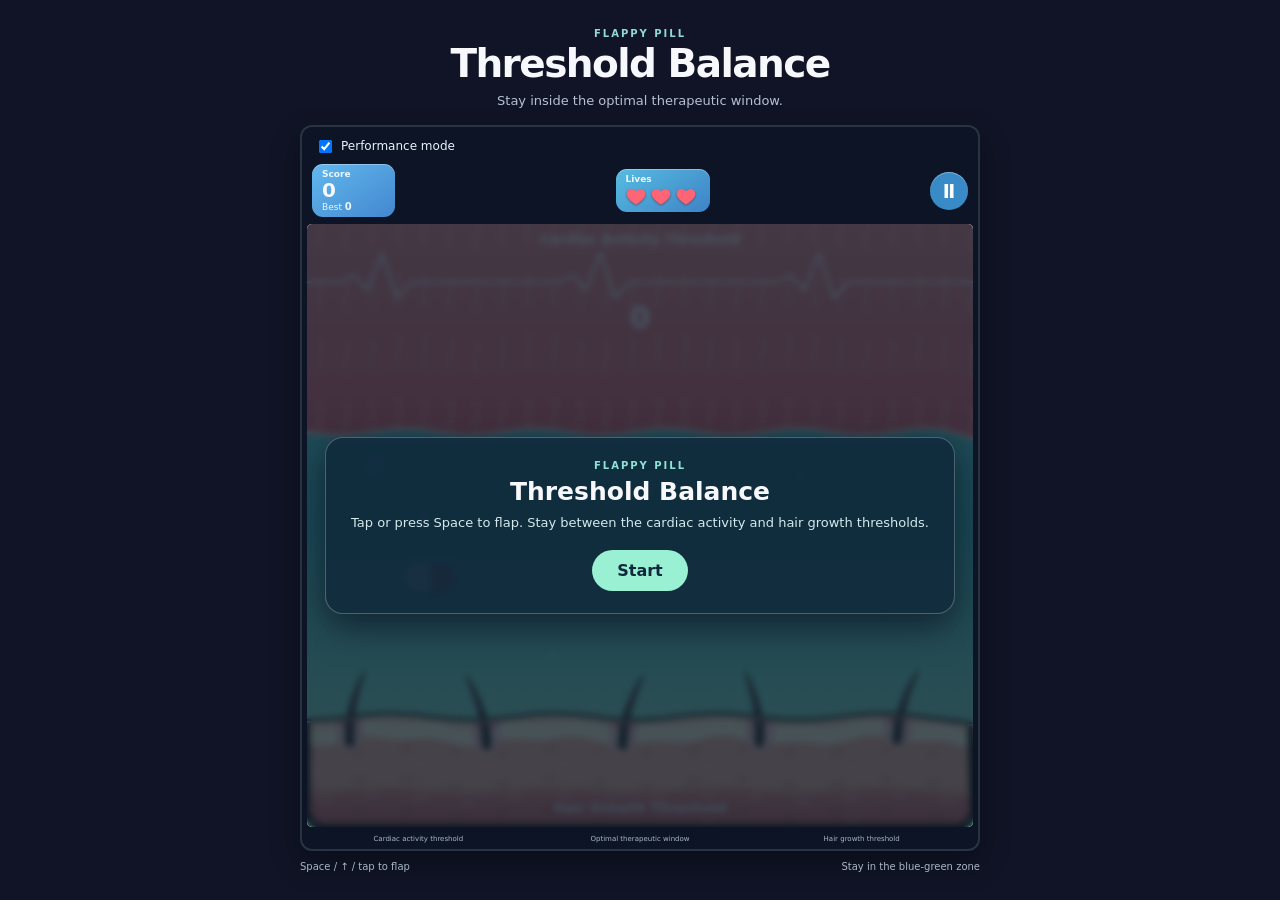
==== Threshold Game File.html @ 6ddb08ac "Add files via upload" ====
<!doctype html>
<html lang="en">
<head>
  <meta charset="UTF-8">
  <meta name="viewport" content="width=device-width, initial-scale=1.0">
  <title>Threshold Balance — Flappy Pill</title>
  <link rel="stylesheet" href="style.css">
</head>
<body>
  <main class="app">
    <header class="page-heading">
      <p class="eyebrow">Flappy Pill</p>
      <h1>Threshold Balance</h1>
      <p>Stay inside the optimal therapeutic window.</p>
    </header>

    <section class="device">
      <div class="settings-bar"><label><input id="detail-control" type="checkbox" checked> Performance mode</label></div>
      <div class="game-topbar">
        <div class="score-card">
          <span>Score</span>
          <strong id="score">0</strong>
          <small>Best <b id="best">0</b></small>
        </div>
        <div class="lives-card">
          <span>Lives</span>
          <strong id="lives" aria-label="3 lives"></strong>
        </div>
        <button id="pause-button" class="pause-button" aria-label="Pause game">Ⅱ</button>
      </div>

      <div class="playfield">
        <canvas id="game" width="640" height="580" aria-label="Threshold Balance game area"></canvas>
        <div class="overlay" id="overlay">
          <div class="overlay-panel">
            <p class="overlay-kicker">FLAPPY PILL</p>
            <h2 id="overlay-title">Threshold Balance</h2>
            <p id="overlay-copy">Tap or press Space to flap. Stay between the cardiac activity and hair growth thresholds.</p>
            <button id="start-button">Start</button>
          </div>
        </div>
        <div class="paused-tag" id="paused-tag">PAUSED</div>
      </div>
      <div class="device-caption">
        <span>Cardiac activity threshold</span>
        <span>Optimal therapeutic window</span>
        <span>Hair growth threshold</span>
      </div>
    </section>
    <footer>
      <span>Space / ↑ / tap to flap</span>
      <span>Stay in the blue-green zone</span>
    </footer>
  </main>
  <script src="game.js"></script>
</body>
</html>
---- style.css ----
* { box-sizing: border-box; }
:root {
  font-family: Inter, ui-sans-serif, system-ui, -apple-system, BlinkMacSystemFont, "Segoe UI", sans-serif;
  color: #f7f8fb;
  background: #101426;
}
body { margin: 0; min-height: 100vh; display: grid; place-items: center; padding: 22px 14px; }
.app { width: min(100%, 700px); }
.page-heading { text-align: center; margin: 0 0 17px; }
.eyebrow { color: #91d9d2; text-transform: uppercase; letter-spacing: .2em; font-weight: 800; font-size: 10px; margin: 0 0 5px; }
h1 { font-size: clamp(29px, 7vw, 39px); line-height: 1.05; margin: 0; letter-spacing: -.04em; }
.page-heading p:last-child { color: #b7c1d0; font-size: 13px; margin: 8px 0 0; }
.device { width: min(100%, 680px); margin: auto; border: 2px solid #293344; border-radius: 12px; padding: 5px; background: #0c1425; box-shadow: 0 12px 30px #0005; }
.game-topbar { height: 60px; display: flex; align-items: center; justify-content: space-between; gap: 8px; padding: 2px 5px 8px; }
.score-card, .lives-card { background: linear-gradient(145deg, #62b8ed, #4387d0); border-radius: 11px; padding: 5px 10px; min-width: 83px; box-shadow: inset 0 1px 0 #ffffff55; }
.score-card span, .lives-card span { display: block; font-size: 9px; font-weight: 700; color: #eaf7ff; }
.score-card strong { display: inline-block; font-size: 20px; line-height: 1.1; }
.score-card small { display: block; font-size: 9px; color: #eaf7ff; }
.score-card small b { font-size: 10px; }
.lives-card { background: linear-gradient(145deg, #56bce0, #3e83c7); min-width: 94px; }
.lives-card strong { display: flex; align-items: center; gap: 5px; height: 23px; }
.heart { width: 20px; height: 20px; flex: none; display: block; filter: drop-shadow(0 1px 1px #7d2635aa); }
.pause-button { border: 0; width: 38px; height: 38px; border-radius: 50%; background: #398bc8; color: white; font-size: 19px; font-weight: 900; cursor: pointer; box-shadow: inset 0 1px 0 #ffffff55; }
.playfield { position: relative; overflow: hidden; border-radius: 5px; background: #64d7d2; }
canvas { display: block; width: 100%; height: auto; touch-action: manipulation; }
.overlay { position: absolute; inset: 0; display: grid; place-items: center; padding: 18px; background: #071b2bbd; backdrop-filter: blur(3px); }
.overlay.hidden { display: none; }
.overlay-panel { width: 100%; text-align: center; background: #10283bd9; border: 1px solid #ffffff40; border-radius: 18px; padding: 22px 17px; box-shadow: 0 12px 35px #0018; }
.overlay-kicker { color: #8fe2d6; font-size: 10px; font-weight: 900; letter-spacing: .2em; margin: 0 0 7px; }
.overlay h2 { font-size: 25px; line-height: 1.1; margin: 0 0 9px; }
.overlay p:not(.overlay-kicker) { color: #d5e9ed; font-size: 13px; line-height: 1.45; margin: 0 0 17px; }
button { font: inherit; }
#start-button { border: 0; border-radius: 999px; padding: 11px 25px; color: #10283b; background: #9af0d2; font-weight: 900; cursor: pointer; }
#start-button:hover { background: #c0ffe8; }
.paused-tag { display: none; position: absolute; top: 50%; left: 50%; transform: translate(-50%,-50%); border-radius: 99px; padding: 8px 16px; color: white; background: #122b43d9; font-weight: 900; letter-spacing: .14em; }
.paused-tag.visible { display: block; }
.device-caption { display: flex; justify-content: space-between; gap: 3px; padding: 8px 2px 1px; color: #aab7c6; font-size: 7px; text-align: center; }
.device-caption span { flex: 1; }
footer { width: min(100%, 680px); margin: 10px auto 0; display: flex; justify-content: space-between; gap: 8px; color: #aab7c6; font-size: 10px; }

.settings-bar {display:flex;justify-content:space-between;align-items:center;gap:8px;flex-wrap:wrap;padding:5px 8px 8px;font-size:12px;color:#e6f5fb;}
.settings-bar label {display:flex;align-items:center;gap:6px;}
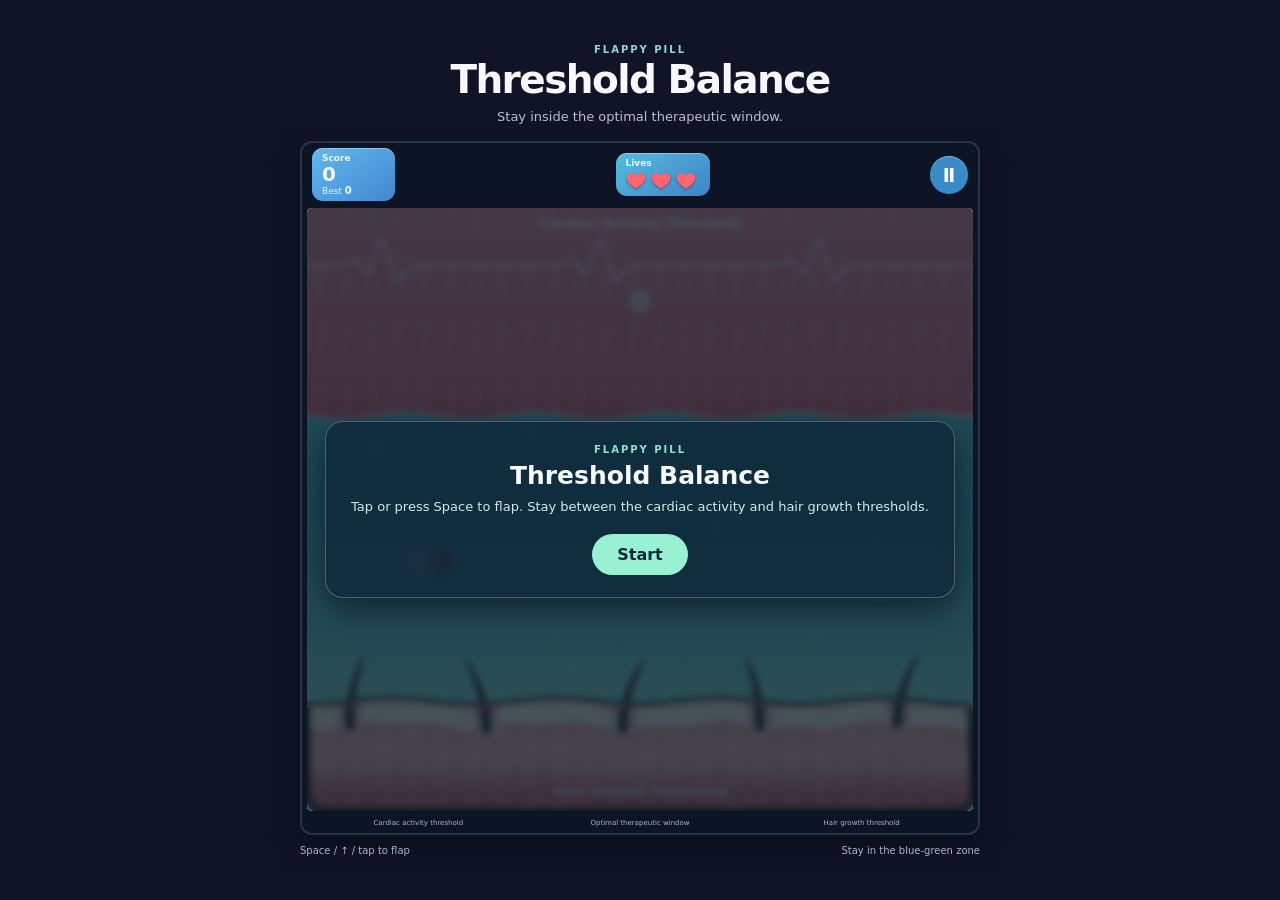
==== commit ea80af26: "Update files" ====
--- a/Threshold Game File.html
+++ b/Threshold Game File.html
@@ -15,7 +15,6 @@
     </header>
 
     <section class="device">
-      <div class="settings-bar"><label><input id="detail-control" type="checkbox" checked> Performance mode</label></div>
       <div class="game-topbar">
         <div class="score-card">
           <span>Score</span>
--- a/style.css
+++ b/style.css
@@ -37,6 +37,3 @@
 .device-caption { display: flex; justify-content: space-between; gap: 3px; padding: 8px 2px 1px; color: #aab7c6; font-size: 7px; text-align: center; }
 .device-caption span { flex: 1; }
 footer { width: min(100%, 680px); margin: 10px auto 0; display: flex; justify-content: space-between; gap: 8px; color: #aab7c6; font-size: 10px; }
-
-.settings-bar {display:flex;justify-content:space-between;align-items:center;gap:8px;flex-wrap:wrap;padding:5px 8px 8px;font-size:12px;color:#e6f5fb;}
-.settings-bar label {display:flex;align-items:center;gap:6px;}
